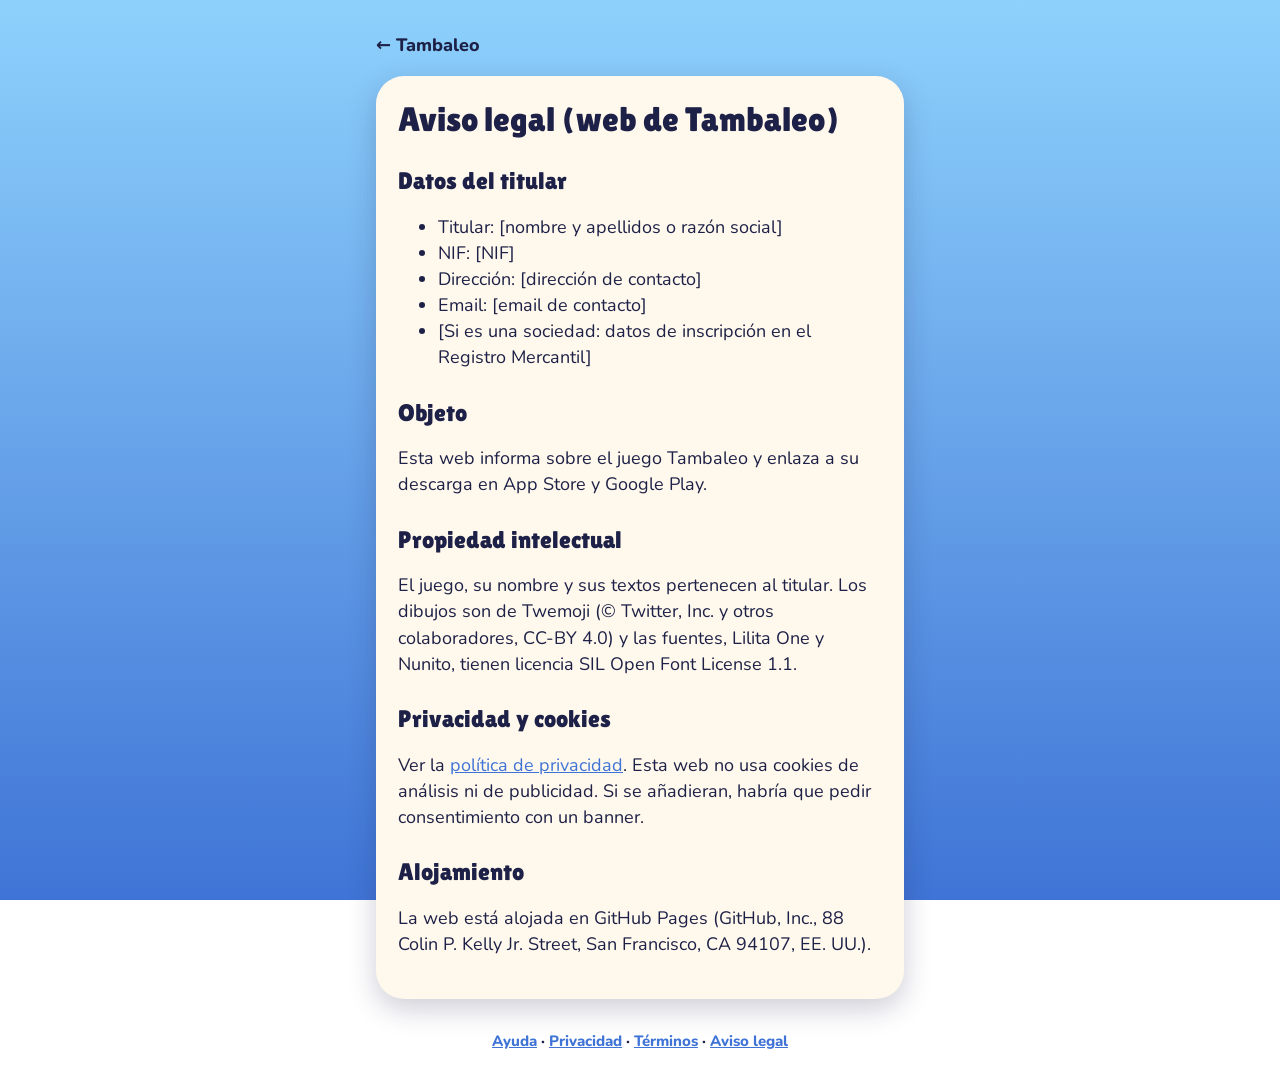
==== aviso-legal.html @ e9b84787 "Web de Tambaleo Página a la que lleva el resultado compartido (?r=reto&m=altura), ayuda y textos leg" ====
<!doctype html>
<html lang="es">
<head>
<meta charset="utf-8">
<meta name="viewport" content="width=device-width, initial-scale=1">
<title>Aviso legal · Tambaleo</title>
<meta name="theme-color" content="#8ed1fc">
<link rel="icon" href="icon-192.png">
<link rel="stylesheet" href="estilo.css">
<link rel="canonical" href="https://asp161.github.io/tambaleo-web/">
</head>
<body class="doc">
<main>
<a class="back" href="./">← Tambaleo</a>
<article class="card">
<h1>Aviso legal (web de Tambaleo)</h1>
<h2>Datos del titular</h2>
<ul><li>
Titular: [nombre y apellidos o razón social]
</li><li>
NIF: [NIF]
</li><li>
Dirección: [dirección de contacto]
</li><li>
Email: [email de contacto]
</li><li>
[Si es una sociedad: datos de inscripción en el Registro Mercantil]
</li></ul>
<h2>Objeto</h2>
<p>Esta web informa sobre el juego Tambaleo y enlaza a su descarga en App Store y Google Play.</p>
<h2>Propiedad intelectual</h2>
<p>El juego, su nombre y sus textos pertenecen al titular. Los dibujos son de Twemoji (© Twitter, Inc. y otros colaboradores, CC-BY 4.0) y las fuentes, Lilita One y Nunito, tienen licencia SIL Open Font License 1.1.</p>
<h2>Privacidad y cookies</h2>
<p>Ver la <a href="privacidad.html">política de privacidad</a>. Esta web no usa cookies de análisis ni de publicidad. Si se añadieran, habría que pedir consentimiento con un banner.</p>
<h2>Alojamiento</h2>
<p>La web está alojada en GitHub Pages (GitHub, Inc., 88 Colin P. Kelly Jr. Street, San Francisco, CA 94107, EE. UU.).</p>
</article>
</main>
<footer><a href="soporte.html">Ayuda</a> · <a href="privacidad.html">Privacidad</a> · <a href="terminos.html">Términos</a> · <a href="aviso-legal.html">Aviso legal</a></footer>
</body>
</html>
---- estilo.css ----
/* Web de Tambaleo: mismos colores y letras que el juego. */
@font-face { font-family: Lilita; src: url(fonts/LilitaOne.woff2) format("woff2"); font-display: swap; }
@font-face { font-family: Nunito; src: url(fonts/Nunito-ExtraBold.woff2) format("woff2"); font-weight: 800; font-display: swap; }
@font-face { font-family: Nunito; src: url(fonts/Nunito-Regular.woff2) format("woff2"); font-weight: 400; font-display: swap; }

:root {
  --sky: #8ed1fc; --sky-deep: #3f74d6; --ink: #1e2147; --ink-soft: #4a4f7a;
  --paper: #fff8ec; --tomato: #ff5a36; --tomato-dark: #c73a1d;
  --mustard: #ffc845; --mustard-dark: #d69a12; --stone: #c9c3b8;
}
* { box-sizing: border-box; }
html { -webkit-text-size-adjust: 100%; }
body {
  margin: 0; min-height: 100vh; color: var(--ink);
  font: 800 18px/1.45 Nunito, system-ui, sans-serif;
  background: linear-gradient(var(--sky), var(--sky-deep)) fixed;
  display: flex; flex-direction: column; align-items: center;
}
main { width: 100%; max-width: 560px; padding: 32px 16px 8px; display: flex; flex-direction: column; align-items: center; gap: 18px; text-align: center; }
.icon { width: 96px; height: 96px; border-radius: 22px; box-shadow: 0 10px 24px rgba(30, 33, 71, .3); }
h1 {
  margin: 0; font: 400 clamp(56px, 16vw, 84px)/1 Lilita, sans-serif; color: var(--paper);
  -webkit-text-stroke: 10px var(--ink); paint-order: stroke fill; letter-spacing: 1px;
}
.tagline { margin: 0; font-size: 20px; }
.card {
  width: 100%; background: var(--paper); border-radius: 28px; padding: 24px 20px;
  box-shadow: 0 10px 28px rgba(30, 33, 71, .22);
}
.kicker { margin: 0; color: var(--ink-soft); font-size: 15px; letter-spacing: .5px; text-transform: uppercase; }
.height { margin: 4px 0 0; font: 400 72px/1.05 Lilita, sans-serif; }
.title { margin: 2px 0 8px; font-size: 22px; }
.ask { margin: 0; color: var(--ink-soft); }
.buttons { width: 100%; display: flex; flex-direction: column; gap: 12px; }
.btn {
  display: block; padding: 16px 20px 20px; border-radius: 24px; text-decoration: none;
  font: 400 24px/1.1 Lilita, sans-serif; color: var(--paper); background: var(--tomato);
  border-bottom: 7px solid var(--tomato-dark);
}
.btn.secondary { color: var(--ink); background: var(--mustard); border-bottom-color: var(--mustard-dark); }
.btn.off { color: var(--ink-soft); background: var(--paper); border-bottom-color: var(--stone); pointer-events: none; }
.shot { width: min(300px, 80%); border-radius: 26px; box-shadow: 0 18px 40px rgba(30, 33, 71, .35); }
.points { list-style: none; margin: 0; padding: 0; display: grid; gap: 8px; }
footer { padding: 24px 16px 32px; font-size: 15px; color: var(--ink); text-align: center; }
footer a { color: var(--ink); }

/* Textos legales */
.doc main { text-align: left; align-items: stretch; }
.doc .card { padding: 24px 22px; font-weight: 400; }
.doc h1 { font-size: 34px; -webkit-text-stroke: 0; color: var(--ink); text-align: left; letter-spacing: 0; line-height: 1.15; }
.doc h2 { font: 400 24px/1.2 Lilita, sans-serif; margin: 28px 0 6px; }
.doc strong { font-weight: 800; }
.doc a { color: var(--sky-deep); }
.doc .back { font-weight: 800; color: var(--ink); text-decoration: none; }
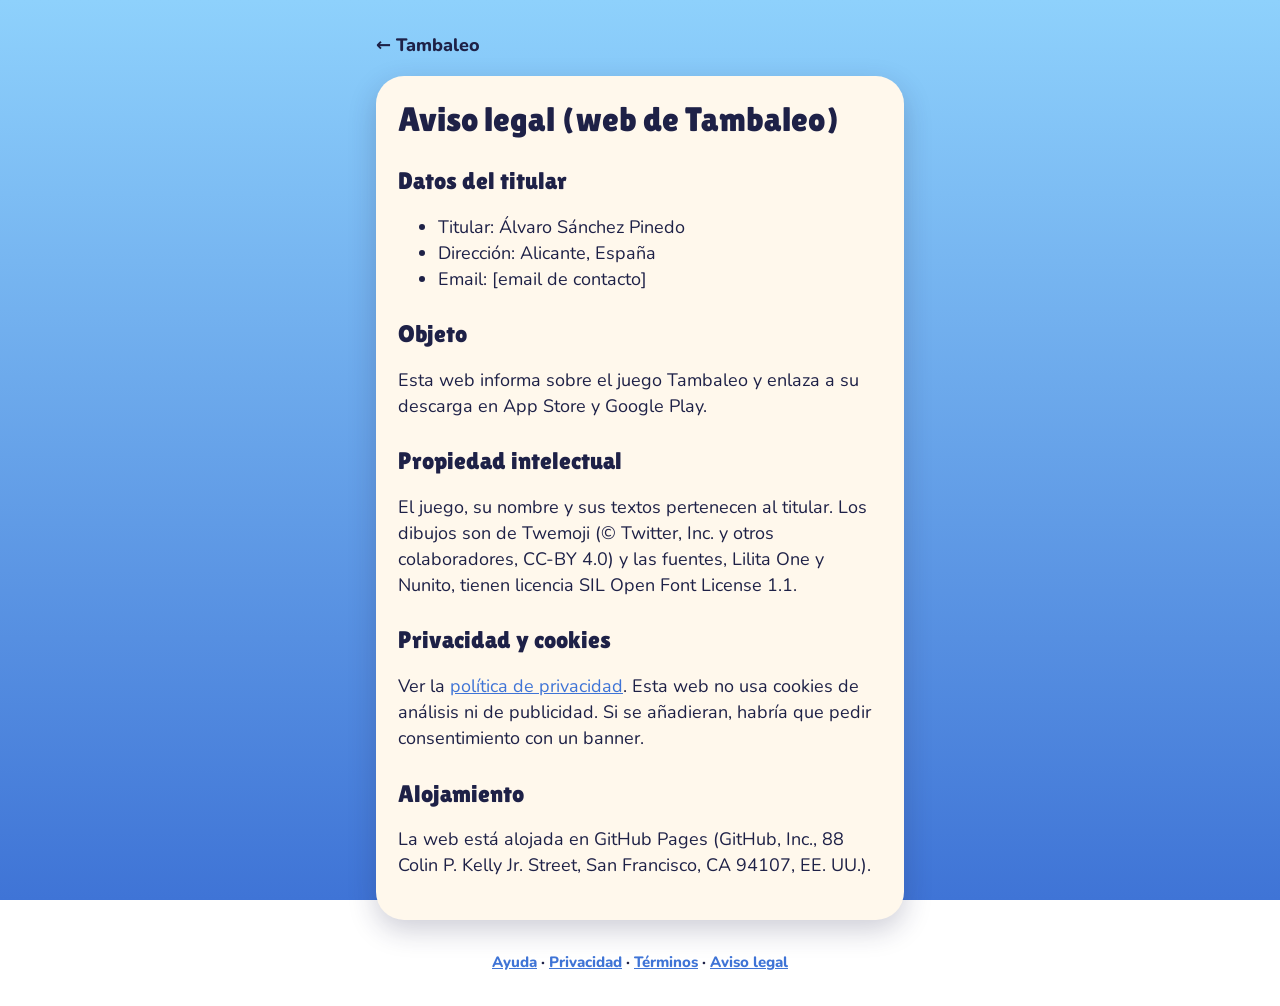
==== commit 5fed11ac: "Actualizar la web" ====
--- a/aviso-legal.html
+++ b/aviso-legal.html
@@ -16,15 +16,11 @@
 <h1>Aviso legal (web de Tambaleo)</h1>
 <h2>Datos del titular</h2>
 <ul><li>
-Titular: [nombre y apellidos o razón social]
+Titular: Álvaro Sánchez Pinedo
 </li><li>
-NIF: [NIF]
-</li><li>
-Dirección: [dirección de contacto]
+Dirección: Alicante, España
 </li><li>
 Email: [email de contacto]
-</li><li>
-[Si es una sociedad: datos de inscripción en el Registro Mercantil]
 </li></ul>
 <h2>Objeto</h2>
 <p>Esta web informa sobre el juego Tambaleo y enlaza a su descarga en App Store y Google Play.</p>
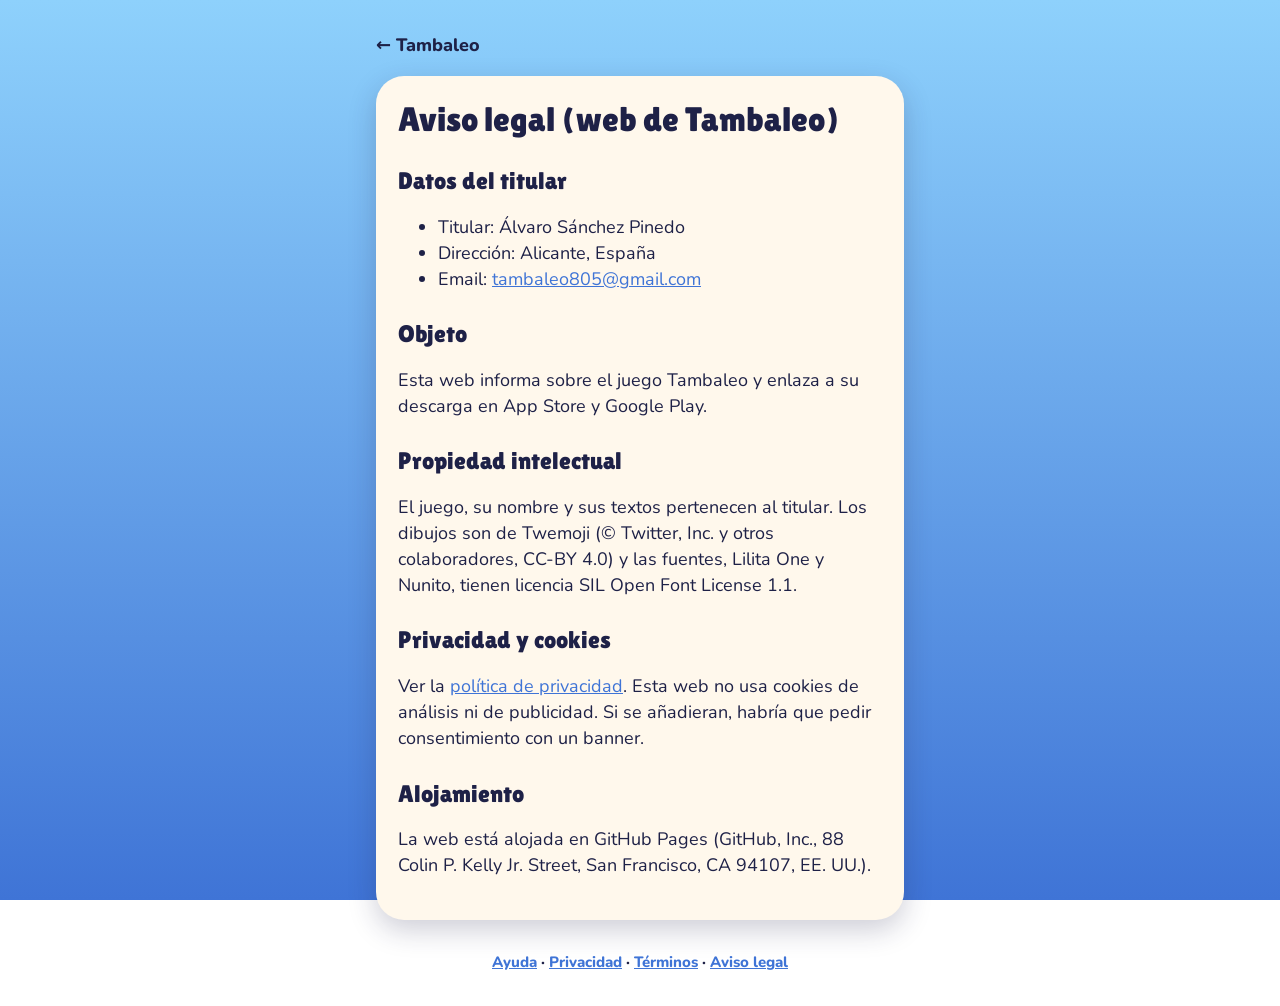
==== commit 0a288c67: "Actualizar la web" ====
--- a/aviso-legal.html
+++ b/aviso-legal.html
@@ -20,7 +20,7 @@
 </li><li>
 Dirección: Alicante, España
 </li><li>
-Email: [email de contacto]
+Email: <a href="mailto:tambaleo805@gmail.com">tambaleo805@gmail.com</a>
 </li></ul>
 <h2>Objeto</h2>
 <p>Esta web informa sobre el juego Tambaleo y enlaza a su descarga en App Store y Google Play.</p>
